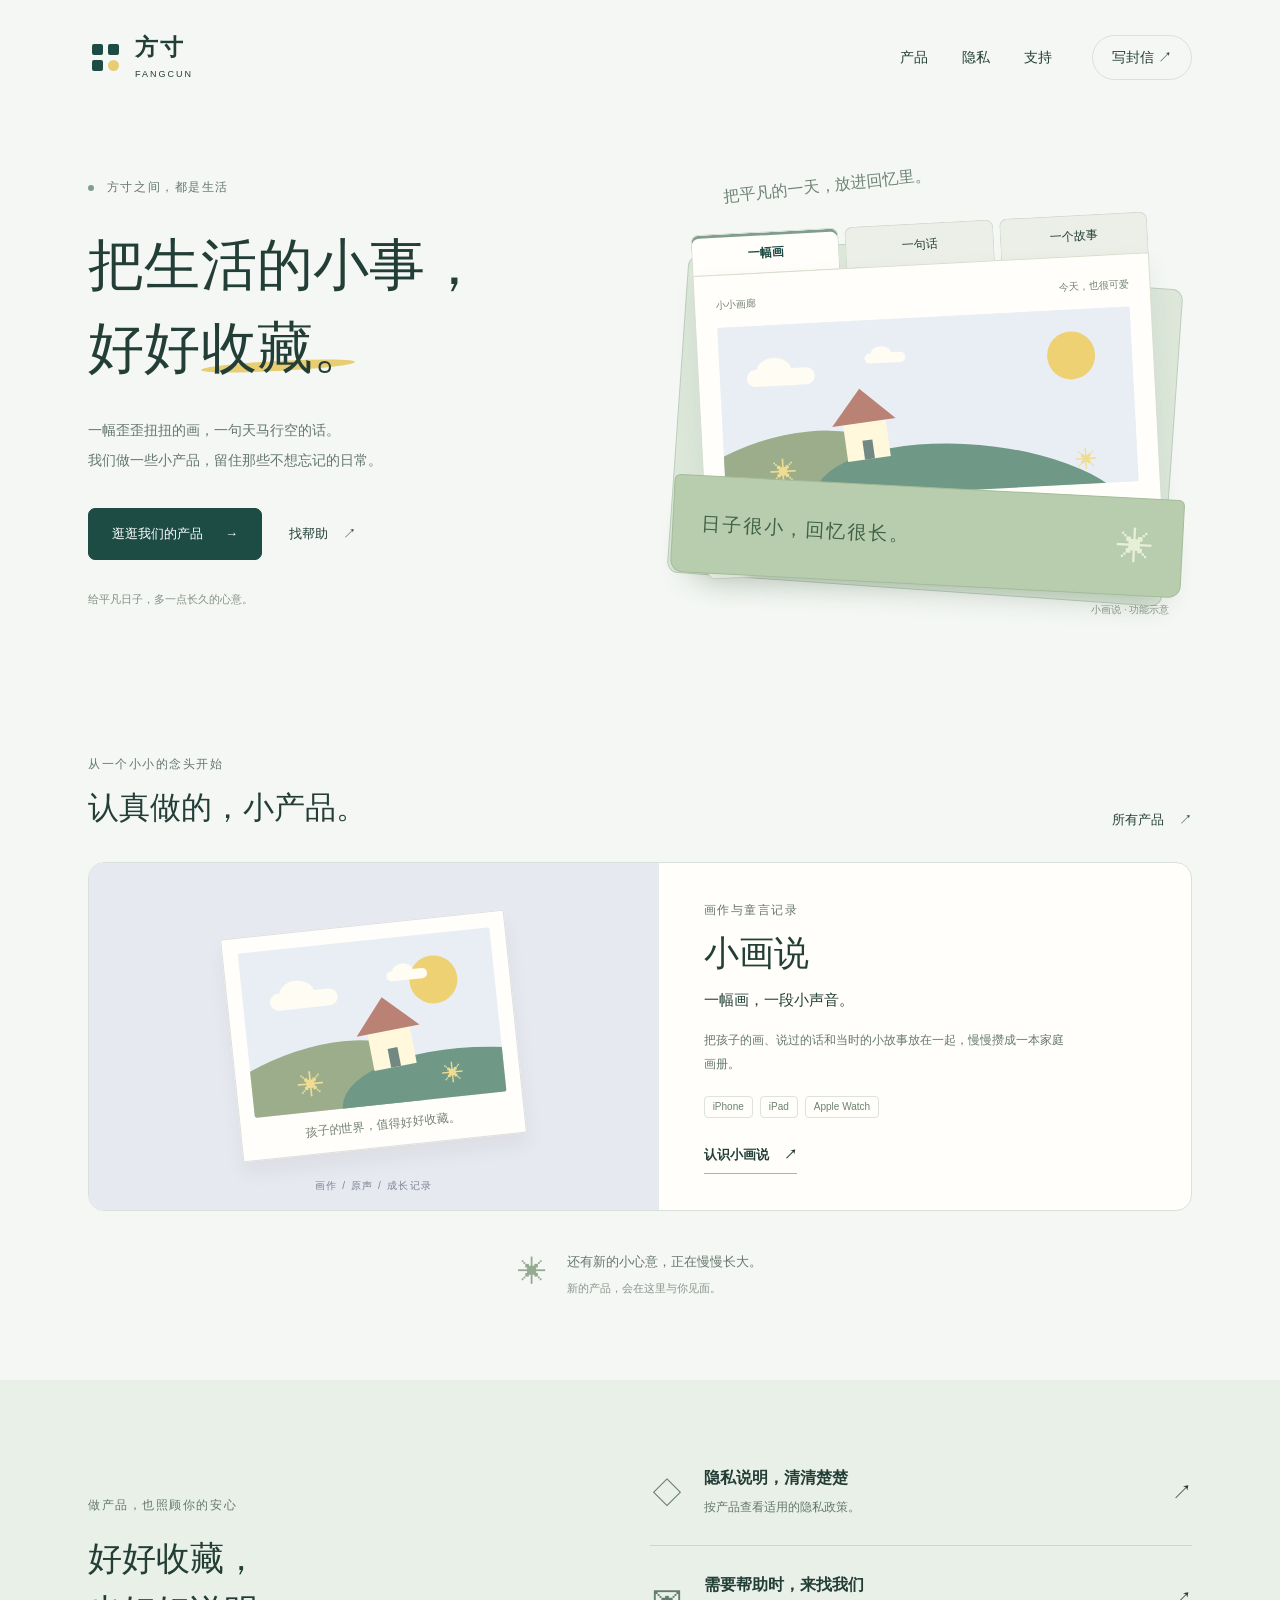
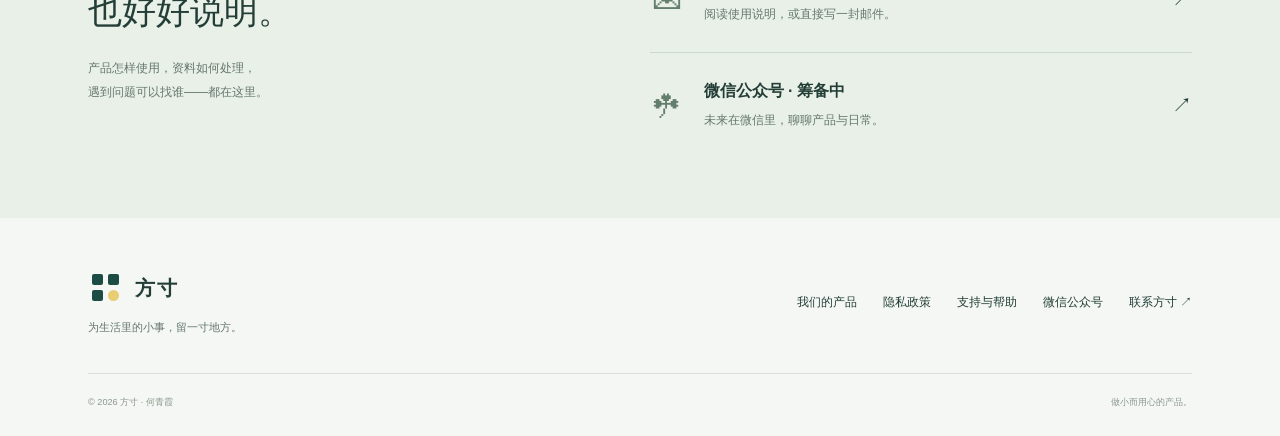
==== index.html @ 1bb850d7 "Publish Fangcun public website" ====
<!doctype html>
<html lang="zh-CN"><head><meta charset="utf-8"><meta name="viewport" content="width=device-width, initial-scale=1"><meta name="description" content="方寸，为生活里的小事留一寸地方。在这里了解小画说与未来的产品，查阅隐私政策，获取支持。"><meta name="theme-color" content="#f4f7f4"><meta name="color-scheme" content="light"><title>把生活的小事，好好收藏 · 方寸</title><link rel="icon" href="./assets/favicon.svg" type="image/svg+xml"><link rel="stylesheet" href="./assets/styles.css"></head>
<body><a class="skip-link" href="#main">跳到正文</a><header class="header shell"><a class="brand" href="./" aria-label="方寸首页"><span class="brand-symbol" aria-hidden="true"><i></i><i></i><i></i><i></i></span><span>方寸<small>FANGCUN</small></span></a><nav aria-label="主导航"><a href="./products/" >产品</a><a href="./privacy/" >隐私</a><a href="./support/" >支持</a><a class="nav-contact" href="mailto:mili07@foxmail.com">写封信 <span aria-hidden="true">↗</span></a></nav></header>
<main id="main"><section class="hero shell"><div class="hero-copy"><span class="eyebrow"><i class="little-dot"></i> 方寸之间，都是生活</span><h1>把生活的小事，<br>好好<span class="title-accent">收藏。</span></h1><p>一幅歪歪扭扭的画，一句天马行空的话。<br>我们做一些小产品，留住那些不想忘记的日常。</p><div class="hero-actions"><a class="button" href="./products/">逛逛我们的产品 <span aria-hidden="true">→</span></a><a class="quiet-link" href="./support/">找帮助 <span aria-hidden="true">↗</span></a></div><p class="hero-note">给平凡日子，多一点长久的心意。</p></div><div class="memory-desk"><span class="desk-caption">把平凡的一天，放进回忆里。</span><div class="folder-back"></div><fieldset class="memory-preview"><legend class="sr-only">小画说功能示意，选择画作、声音或记录</legend><input type="radio" name="memory" id="memory-art" checked><label for="memory-art">一幅画</label><input type="radio" name="memory" id="memory-voice"><label for="memory-voice">一句话</label><input type="radio" name="memory" id="memory-note"><label for="memory-note">一个故事</label><div class="memory-pages"><section class="memory-page page-art"><div class="paper-top"><span>小小画廊</span><span>今天，也很可爱</span></div><div class="drawing" aria-hidden="true"><span class="sun"></span><span class="cloud cloud-one"></span><span class="cloud cloud-two"></span><span class="hill hill-one"></span><span class="hill hill-two"></span><span class="house"><i></i></span><span class="flower flower-one">✳</span><span class="flower flower-two">✳</span></div><div class="paper-bottom"><strong>住在小山坡上</strong><span>一张示意画 · 一份想象</span></div></section><section class="memory-page page-voice"><div class="paper-top"><span>童言时刻</span><span>留住声音里的小世界</span></div><span class="quote-mark" aria-hidden="true">“</span><blockquote>云朵是不是<br>天空养的小羊？</blockquote><div class="wave" aria-hidden="true"><i style="--wave:16px"></i><i style="--wave:26px"></i><i style="--wave:38px"></i><i style="--wave:19px"></i><i style="--wave:46px"></i><i style="--wave:32px"></i><i style="--wave:20px"></i><i style="--wave:16px"></i><i style="--wave:26px"></i><i style="--wave:38px"></i><i style="--wave:19px"></i><i style="--wave:46px"></i><i style="--wave:32px"></i><i style="--wave:20px"></i><i style="--wave:16px"></i><i style="--wave:26px"></i><i style="--wave:38px"></i><i style="--wave:19px"></i><i style="--wave:46px"></i><i style="--wave:32px"></i><i style="--wave:20px"></i><i style="--wave:16px"></i><i style="--wave:26px"></i><i style="--wave:38px"></i><i style="--wave:19px"></i><i style="--wave:46px"></i><i style="--wave:32px"></i><i style="--wave:20px"></i><i style="--wave:16px"></i></div><p class="demo-note">声音记录的功能示意，无真实录音</p></section><section class="memory-page page-note"><div class="paper-top"><span>家长手记</span><span>记下当时</span></div><span class="note-flower" aria-hidden="true">✳</span><h3>今天的小发现</h3><p>散步时，看见一朵像小羊的云。<br>回家后，画里就多了一片天空。</p><div class="writing-lines" aria-hidden="true"></div><p class="demo-note">示意故事</p></section></div></fieldset><div class="folder-front"><span class="folder-label">日子很小，回忆很长。</span><span aria-hidden="true">✳</span></div><span class="desk-footnote">小画说 · 功能示意</span></div></section><section class="products-section shell"><div class="section-heading"><div><span class="eyebrow">从一个小小的念头开始</span><h2>认真做的，小产品。</h2></div><a class="quiet-link" href="./products/">所有产品 <span aria-hidden="true">↗</span></a></div><article class="product-card featured"><div class="product-visual"><div class="mini-paper"><div class="drawing" aria-hidden="true"><span class="sun"></span><span class="cloud cloud-one"></span><span class="cloud cloud-two"></span><span class="hill hill-one"></span><span class="hill hill-two"></span><span class="house"><i></i></span><span class="flower flower-one">✳</span><span class="flower flower-two">✳</span></div><span>孩子的世界，值得好好收藏。</span></div><span class="visual-label">画作 / 原声 / 成长记录</span></div><div class="product-copy"><span class="eyebrow">画作与童言记录</span><h2>小画说</h2><p class="product-tagline">一幅画，一段小声音。</p><p>把孩子的画、说过的话和当时的小故事放在一起，慢慢攒成一本家庭画册。</p><div class="platforms"><span>iPhone</span><span>iPad</span><span>Apple Watch</span></div><a class="text-link" href="./products/xiaohuashuo/">认识小画说 <span aria-hidden="true">↗</span></a></div></article><div class="next-note"><span class="seed" aria-hidden="true">✳</span><div><strong>还有新的小心意，正在慢慢长大。</strong><p>新的产品，会在这里与你见面。</p></div></div></section><section class="care-section"><div class="shell care-grid"><div><span class="eyebrow">做产品，也照顾你的安心</span><h2>好好收藏，<br>也好好说明。</h2><p>产品怎样使用，资料如何处理，<br>遇到问题可以找谁——都在这里。</p></div><div class="care-links"><a href="./privacy/"><span class="care-icon" aria-hidden="true">◇</span><div><h3>隐私说明，清清楚楚</h3><p>按产品查看适用的隐私政策。</p></div><span aria-hidden="true">↗</span></a><a href="./support/"><span class="care-icon" aria-hidden="true">✉</span><div><h3>需要帮助时，来找我们</h3><p>阅读使用说明，或直接写一封邮件。</p></div><span aria-hidden="true">↗</span></a><a href="./wechat/"><span class="care-icon" aria-hidden="true">☘</span><div><h3>微信公众号 · 筹备中</h3><p>未来在微信里，聊聊产品与日常。</p></div><span aria-hidden="true">↗</span></a></div></div></section></main>
<footer class="footer shell"><div><a class="brand" href="./"><span class="brand-symbol" aria-hidden="true"><i></i><i></i><i></i><i></i></span><span>方寸</span></a><p>为生活里的小事，留一寸地方。</p></div><div class="footer-links"><a href="./products/">我们的产品</a><a href="./privacy/">隐私政策</a><a href="./support/">支持与帮助</a><a href="./wechat/">微信公众号</a><a href="mailto:mili07@foxmail.com">联系方寸 <span aria-hidden="true">↗</span></a></div><div class="footer-bottom"><small>© 2026 方寸 · 何青霞</small><small>做小而用心的产品。</small></div></footer></body></html>
---- assets/styles.css ----
:root{--paper:#f4f7f4;--white:#fffefa;--ink:#233e37;--pine:#1d4c44;--sage:#809e8e;--muted:#64776d;--line:#d9e2da;--yellow:#e9cd72;--lilac:#e1e5f2;--serif:'Kaiti SC','STKaiti','Songti SC',serif;--sans:'PingFang SC','Hiragino Sans GB','Microsoft YaHei',sans-serif}*{box-sizing:border-box}html{scroll-behavior:smooth;scroll-padding-top:30px}body{margin:0;background:var(--paper);color:var(--ink);font:15px/1.85 var(--sans);-webkit-font-smoothing:antialiased}a{color:inherit;text-decoration:none}a,button,input,summary{-webkit-tap-highlight-color:transparent}a:focus-visible,summary:focus-visible,input:focus-visible+label{outline:3px solid #577bca;outline-offset:6px}a:hover{color:#527967}p,h1,h2,h3{margin:0}p{color:var(--muted)}h1,h2,h3{font-weight:600;line-height:1.5}img{max-width:100%}.shell{max-width:1200px;padding-inline:48px;margin-inline:auto}.header{height:115px;display:flex;align-items:center;justify-content:space-between}.brand{display:inline-flex;align-items:center;gap:12px;font-size:23px;font-weight:650;line-height:1.3;letter-spacing:.08em}.brand small{display:block;font:9px/1.8 var(--sans);letter-spacing:.22em;margin-top:3px}.brand-symbol{display:grid;grid-template-columns:repeat(2,11px);gap:5px;padding:4px}.brand-symbol i{height:11px;background:var(--pine);border-radius:2px}.brand-symbol i:last-child{border-radius:50%;background:var(--yellow)}.header nav{display:flex;align-items:center;gap:34px;font-size:14px}.header nav [aria-current=page]{color:var(--pine);text-decoration:underline;text-underline-offset:8px}.nav-contact{border:1px solid var(--line);border-radius:50px;padding:9px 19px;margin-left:6px}.skip-link{position:fixed;top:-80px;left:15px;z-index:10;padding:10px;background:white}.skip-link:focus{top:10px}.sr-only{position:absolute;width:1px;height:1px;overflow:hidden;clip-path:inset(50%);white-space:nowrap}.eyebrow{font-size:12px;color:var(--muted);letter-spacing:.13em;display:block}.little-dot{display:inline-block;width:6px;height:6px;background:var(--sage);border-radius:50%;margin-right:8px}.hero{display:grid;grid-template-columns:1fr 1fr;gap:34px;align-items:center;min-height:610px;padding-block:22px 75px}.hero h1{font:clamp(38px,4.4vw,60px)/1.48 var(--serif);letter-spacing:.005em;margin-top:26px}.title-accent{position:relative;z-index:0;white-space:nowrap}.title-accent:after{content:'';position:absolute;bottom:8px;left:0;width:91%;height:10px;background:var(--yellow);z-index:-1;transform:rotate(-3deg);border-radius:50%}.hero-copy>p{font-size:14px;line-height:2.2;margin-top:24px}.hero-actions{display:flex;align-items:center;gap:27px;margin-top:32px}.button{display:inline-flex;justify-content:center;align-items:center;gap:22px;padding:13px 23px;background:var(--pine);color:white;border:1px solid var(--pine);border-radius:7px;font-size:13px;font-weight:500;transition:background .18s,transform .18s}.button:hover{background:#356659;color:white;transform:translateY(-2px)}.quiet-link,.text-link{display:inline-flex;align-items:center;gap:15px;font-size:13px}.text-link{font-weight:600;border-bottom:1px solid #a4b7a8;padding-bottom:6px}.hero-copy>.hero-note{font-size:11px;color:#829084;margin-top:27px}.memory-desk{position:relative;min-height:452px;isolation:isolate;max-width:520px;width:100%;margin:0 auto}.desk-caption{position:absolute;font:16px var(--serif);color:#6c8274;top:8px;left:58px;transform:rotate(-6deg)}.folder-back{position:absolute;background:#dce7da;border:1px solid #bdcdbd;border-radius:11px;inset:104px 12px 30px;transform:rotate(4deg);z-index:-1}.folder-back:before{content:'';position:absolute;width:145px;height:25px;border-radius:10px 10px 0 0;top:-23px;left:20px;background:#dce7da;border:1px solid #bdcdbd;border-bottom:0}.memory-preview{margin:0;border:0;padding:0;position:absolute;left:34px;right:29px;top:55px;display:grid;grid-template-columns:repeat(3,1fr);gap:6px;transform:rotate(-3deg)}.memory-preview>input{position:absolute;width:1px;height:1px;opacity:0}.memory-preview>label{display:block;text-align:center;background:#ecefe7;border:1px solid #d2dbcf;border-bottom:0;border-radius:8px 8px 0 0;font-size:12px;padding:9px 7px;cursor:pointer;transition:background .2s}.memory-preview>input:checked+label{background:var(--white);color:var(--pine);font-weight:600;box-shadow:inset 0 3px 0 var(--sage)}.memory-pages{margin-top:-6px;grid-column:1/-1;min-height:302px;background:var(--white);border:1px solid #d7dece;border-radius:0 0 7px 7px;box-shadow:0 11px 25px #254e3310;overflow:hidden}.memory-page{display:none;padding:21px 21px 25px;min-height:302px}#memory-art:checked~.memory-pages .page-art,#memory-voice:checked~.memory-pages .page-voice,#memory-note:checked~.memory-pages .page-note{display:block}.paper-top{display:flex;justify-content:space-between;color:#748274;font-size:10px;padding-bottom:12px}.drawing{height:175px;background:#e8eef3;position:relative;overflow:hidden;border-radius:2px}.sun{position:absolute;background:#eed173;width:48px;height:48px;border-radius:50%;top:22px;right:37px}.cloud{position:absolute;width:68px;height:17px;background:#fffcf4;border-radius:30px;top:44px;left:27px}.cloud:before{content:'';position:absolute;background:inherit;left:10px;bottom:2px;width:35px;height:26px;border-radius:50%}.cloud-two{transform:scale(.6);left:132px;top:30px}.hill{position:absolute;background:#9bad8a;height:130px;width:255px;border-radius:50%;bottom:-69px;left:-75px;transform:rotate(-15deg)}.hill-two{background:#6f9986;width:320px;left:87px;bottom:-85px;transform:rotate(8deg)}.house{position:absolute;width:43px;height:41px;bottom:36px;left:122px;background:#fff8dc;transform:rotate(-5deg)}.house:before{content:'';position:absolute;border-left:32px solid transparent;border-right:32px solid transparent;border-bottom:34px solid #ba8175;top:-30px;left:-11px}.house i{position:absolute;width:10px;height:19px;bottom:0;left:17px;background:#728882}.flower{position:absolute;color:#eedc93;font-size:27px;left:46px;bottom:0}.flower-two{left:auto;right:40px;bottom:2px;font-size:22px}.paper-bottom{display:flex;align-items:baseline;justify-content:space-between;margin-top:17px;gap:8px}.paper-bottom strong{font:16px var(--serif)}.paper-bottom>span{font-size:9px;color:#8a968c}.folder-front{position:absolute;display:flex;align-items:center;justify-content:space-between;background:#b8cdad;color:#416247;padding:26px 28px;border:1px solid #a3bc98;border-radius:6px 6px 12px 12px;left:7px;right:2px;bottom:35px;transform:rotate(3deg);min-height:98px;box-shadow:0 22px 30px -20px #32543150;pointer-events:none}.folder-label{font:19px var(--serif);letter-spacing:.1em}.folder-front>span:last-child{font-size:37px;color:#e8efd7;line-height:1}.desk-footnote{position:absolute;bottom:0;right:15px;font-size:10px;color:#859283}.quote-mark{font:75px/.8 Georgia,serif;color:#d8b66e;display:block;margin-top:16px}.page-voice blockquote{margin:0;font:26px/1.65 var(--serif);color:#425c4e}.wave{display:flex;align-items:center;gap:4px;height:54px;margin-top:18px}.wave i{width:4px;height:var(--wave);border-radius:4px;background:#9ab3a1}.demo-note{font-size:9px;margin-top:10px}.page-note h3{font:25px var(--serif);margin:28px 0 15px}.page-note p{font-size:13px;line-height:2.3}.note-flower{float:right;font-size:40px;color:#dac572}.writing-lines{border-block:1px solid #e6e8da;height:23px;margin-top:15px}.products-section{padding-block:28px 80px}.section-heading{display:flex;align-items:end;justify-content:space-between;gap:20px;margin-bottom:30px}.section-heading h2{font:31px/1.5 var(--serif);margin-top:10px}.product-card{display:grid;grid-template-columns:1.07fr 1fr;border:1px solid var(--line);border-radius:16px;overflow:hidden;background:var(--white)}.product-visual{background:#e7e9f1;min-height:310px;display:flex;align-items:center;justify-content:center;position:relative;padding:35px}.mini-paper{background:var(--white);padding:15px 15px 13px;max-width:285px;width:100%;box-shadow:0 12px 18px #38453510;transform:rotate(-6deg);border:1px solid #dde0de}.mini-paper .drawing{height:165px}.mini-paper>span{display:block;text-align:center;margin-top:12px;font:12px var(--serif);color:#778378}.visual-label{position:absolute;bottom:15px;font-size:10px;color:#7e8393;letter-spacing:.15em}.product-copy{padding:36px 45px}.product-copy h2{font:35px var(--serif);margin:9px 0}.product-copy>.product-tagline{color:var(--ink);font-size:15px;margin-bottom:14px}.product-copy>p:not(.product-tagline){font-size:12px;max-width:365px;line-height:2}.platforms{display:flex;flex-wrap:wrap;gap:7px;margin:20px 0 22px}.platforms span{border:1px solid #dce3dc;border-radius:4px;padding:1px 8px;font-size:10px;color:#6d8172}.next-note{display:flex;align-items:center;gap:20px;justify-content:center;padding-top:35px}.seed{color:#95aa90;font-size:29px}.next-note strong{font-weight:400;font-size:13px;color:#67776c}.next-note p{font-size:11px;color:#89958b;margin-top:3px}.care-section{padding:60px 0;background:#e9f0e8}.care-grid{display:grid;grid-template-columns:1fr 1.15fr;gap:90px;align-items:center}.care-grid h2{font:34px/1.55 var(--serif);margin:17px 0}.care-grid p{font-size:12px;line-height:2}.care-links>a{display:flex;gap:20px;align-items:center;padding:25px 0;border-bottom:1px solid #cbd9cb}.care-links>a:last-child{border-bottom:0}.care-icon{font-size:30px;color:#647e6d;width:34px;text-align:center}.care-links h3{font-size:16px;margin-bottom:5px}.care-links>a>span:last-child{margin-left:auto;font-size:20px}.footer{display:grid;grid-template-columns:1fr 1fr;padding-top:48px;padding-bottom:25px;gap:35px}.footer .brand{font-size:20px}.footer p{font-size:11px;margin-top:12px}.footer-links{display:flex;align-items:center;justify-content:flex-end;gap:26px;font-size:12px}.footer-bottom{grid-column:1/-1;display:flex;justify-content:space-between;border-top:1px solid var(--line);padding-top:20px;color:#8a988b;font-size:11px}.page-intro{padding-top:65px;padding-bottom:52px;max-width:1200px}.page-intro h1{font:48px/1.5 var(--serif);margin-top:19px}.page-intro>p{max-width:610px;margin-top:22px;font-size:14px;line-height:2.1}.product-list{padding-bottom:80px}.product-list .product-card+.product-card{margin-top:30px}.breadcrumb{display:flex;gap:15px;font-size:12px;color:#859186;padding-top:22px}.product-detail{display:grid;grid-template-columns:1fr 1fr;gap:55px;align-items:center;padding-top:48px;padding-bottom:70px}.app-mark{display:inline-flex;align-items:center;justify-content:center;position:relative;width:63px;height:63px;border:1px solid #d7dfcc;background:#e5eedc;border-radius:16px;font:36px var(--serif);color:#58704c;margin-bottom:24px}.app-mark span{position:absolute;font:13px var(--serif);right:9px;bottom:5px;color:#827048}.detail-copy h1{font:55px/1.3 var(--serif);margin:12px 0 18px}.detail-tagline{font-size:19px;color:var(--ink);margin-bottom:14px}.detail-copy>p:not(.detail-tagline){font-size:14px;max-width:380px}.detail-policy{margin-left:20px}.feature-section{padding-bottom:70px}.feature-grid{display:grid;grid-template-columns:repeat(3,1fr);gap:40px}.feature-grid article{border-top:1px solid var(--line);padding-top:24px}.feature-symbol{font:32px var(--serif);color:var(--sage)}.feature-grid h3{font-size:18px;margin:16px 0 12px}.feature-grid p{font-size:13px;line-height:2}.product-help{display:flex;justify-content:space-between;gap:30px;padding-top:35px;padding-bottom:35px;background:#e9efe4;border-radius:12px;margin-bottom:40px}.product-help h2{font:25px var(--serif);margin:13px 0}.product-help p{font-size:12px;max-width:620px}.product-help>div:last-child{display:flex;flex-direction:column;gap:18px;justify-content:center;min-width:130px}.policy-list{padding-bottom:35px}.policy-card{display:flex;justify-content:space-between;align-items:center;gap:30px;background:var(--white);border:1px solid var(--line);border-radius:12px;padding:32px 35px}.policy-card h2{font:27px var(--serif);margin:12px 0}.policy-card p{font-size:12px;margin-bottom:8px}.policy-card small{font-size:10px;color:#8a968c}.button-outline{background:transparent;color:var(--pine)}.editorial-note{max-width:750px;margin:48px 0 35px}.editorial-note h2{font-size:18px;margin-bottom:15px}.editorial-note p{font-size:13px;line-height:2;margin-top:12px}.contact-strip{display:flex;justify-content:space-between;gap:20px;border-top:1px solid var(--line);padding:23px 0;font-size:12px;color:var(--muted)}.contact-strip a{color:var(--pine)}.support-layout{display:grid;grid-template-columns:1.4fr 1fr;gap:55px;padding-bottom:75px}.small-heading{font-size:18px;margin-bottom:16px}.support-product{display:flex;justify-content:space-between;align-items:center;gap:22px;background:var(--white);padding:23px 25px;border:1px solid var(--line);border-radius:10px}.support-product h3{font:24px var(--serif)}.support-product p{font-size:11px;margin-top:10px}.questions-heading{margin-top:42px}.faq details{border-bottom:1px solid var(--line);padding-block:18px}.faq summary{display:flex;justify-content:space-between;align-items:center;gap:12px;cursor:pointer;list-style:none;font-size:13px}.faq summary::-webkit-details-marker{display:none}.faq summary span{font-size:20px;color:var(--sage)}.faq details[open] summary span{transform:rotate(45deg)}.faq details p{font-size:12px;line-height:2;padding:13px 20px 2px 0}.faq a{border-bottom:1px solid #a2b4a5}.contact-card{align-self:start;background:#e5ece2;padding:32px;border-radius:12px}.mail-illustration{display:block;font-size:46px;color:#7b9480;margin-bottom:12px}.contact-card h2{font:27px var(--serif);margin-bottom:18px}.contact-card p{font-size:12px;line-height:2}.email-link{display:inline-block;margin-top:24px;color:var(--pine);font-size:14px;overflow-wrap:anywhere;border-bottom:1px solid #9aaf99;padding-bottom:5px}.contact-card .contact-hint{font-size:10px;color:#8b988a;margin-top:30px}
@media(min-width:1450px){.hero{min-height:665px}.memory-desk{transform:scale(1.04)}}
@media(max-width:900px){.shell{padding-inline:30px}.hero{gap:15px}.hero h1{font-size:42px}.hero-copy>p{font-size:12px}.memory-desk{min-height:410px}.memory-preview{left:19px;right:16px;top:50px}.memory-page{padding:17px;min-height:275px}.memory-pages{min-height:275px}.paper-top{font-size:8px}.paper-bottom>span{display:none}.folder-front{bottom:20px;padding:19px;min-height:84px}.folder-label{font-size:17px}.desk-footnote{bottom:-9px}.hero-actions{gap:16px}.button{padding:12px 17px;gap:12px}.product-copy{padding:28px}.care-grid{gap:40px}.footer-links{gap:18px;flex-wrap:wrap}.product-detail{gap:25px}.support-layout{gap:25px}.contact-card{padding:24px}}
@media(max-width:650px){.shell{padding-inline:22px}.header{height:85px}.brand{font-size:20px;gap:7px}.brand-symbol{grid-template-columns:repeat(2,9px);gap:4px}.brand-symbol i{height:9px}.header nav{gap:22px;font-size:13px}.nav-contact{display:none}.hero{grid-template-columns:1fr;min-height:0;padding-block:32px 48px;gap:30px}.hero-copy{text-align:center}.hero h1{font-size:44px;line-height:1.5;margin-top:20px}.hero-copy>p{font-size:12px;margin-top:20px}.hero-actions{justify-content:center;gap:25px;margin-top:26px}.hero-copy>.hero-note{margin-top:20px;font-size:10px}.eyebrow{font-size:10px}.memory-desk{max-width:385px;min-height:400px}.desk-caption{left:35px;top:10px;font-size:15px}.memory-preview{top:53px;left:21px;right:20px}.folder-front{bottom:15px;min-height:85px}.desk-footnote{bottom:-8px}.section-heading{gap:10px;align-items:center;margin-bottom:22px}.section-heading h2{font-size:27px}.section-heading .quiet-link{font-size:11px;gap:7px;white-space:nowrap}.products-section{padding-top:13px;padding-bottom:48px}.product-card{grid-template-columns:1fr;border-radius:12px}.product-visual{min-height:280px;padding:27px 30px}.mini-paper{max-width:254px}.product-copy{padding:27px}.product-copy h2{font-size:32px}.next-note{justify-content:flex-start;gap:13px;padding-top:24px}.next-note strong{font-size:11px}.next-note p{font-size:10px}.care-section{padding:37px 0}.care-grid{grid-template-columns:1fr;gap:20px}.care-grid h2{font-size:29px}.care-grid h2 br{display:none}.care-links>a{padding:19px 0;gap:13px}.care-links h3{font-size:15px}.care-links p{font-size:11px}.care-icon{font-size:27px}.footer{grid-template-columns:1fr;gap:25px;padding-top:32px;padding-bottom:20px}.footer-links{justify-content:flex-start;gap:14px 22px;font-size:11px}.footer-bottom{font-size:10px;gap:15px}.page-intro{padding-top:32px;padding-bottom:35px}.page-intro h1{font-size:36px}.page-intro>p{font-size:12px;line-height:2}.product-list{padding-bottom:45px}.product-detail{grid-template-columns:1fr;gap:35px;padding-top:30px;padding-bottom:50px}.detail-copy h1{font-size:45px}.detail-copy>p:not(.detail-tagline){font-size:13px}.detail-tagline{font-size:17px}.detail-policy{margin-left:18px}.app-mark{margin-bottom:20px}.feature-section{padding-bottom:40px}.feature-grid{grid-template-columns:1fr;gap:23px}.feature-grid article{padding-top:18px}.feature-grid h3{margin:9px 0}.feature-grid p{font-size:12px}.feature-symbol{font-size:25px}.product-help{margin-inline:22px;padding:24px;flex-direction:column;gap:23px}.product-help h2{font-size:24px}.product-help>div:last-child{align-items:start}.policy-card{flex-direction:column;align-items:start;padding:25px;gap:23px}.policy-card h2{font-size:25px}.policy-card small{font-size:9px}.editorial-note{margin-top:32px}.editorial-note p{font-size:12px}.contact-strip{flex-direction:column;gap:8px}.support-layout{grid-template-columns:1fr;gap:35px;padding-bottom:35px}.support-product{padding:20px}.support-product p{font-size:10px}.contact-card{padding:28px}.breadcrumb{padding-top:15px}}
@media(prefers-reduced-motion:reduce){html{scroll-behavior:auto}*,*:before,*:after{transition:none!important;animation:none!important}}
@media print{.header,.footer,.hero-actions,.memory-desk{display:none}body{background:white;color:black}.shell{max-width:none}.page-intro{padding-top:0}a{color:black}.faq details p{display:block}}
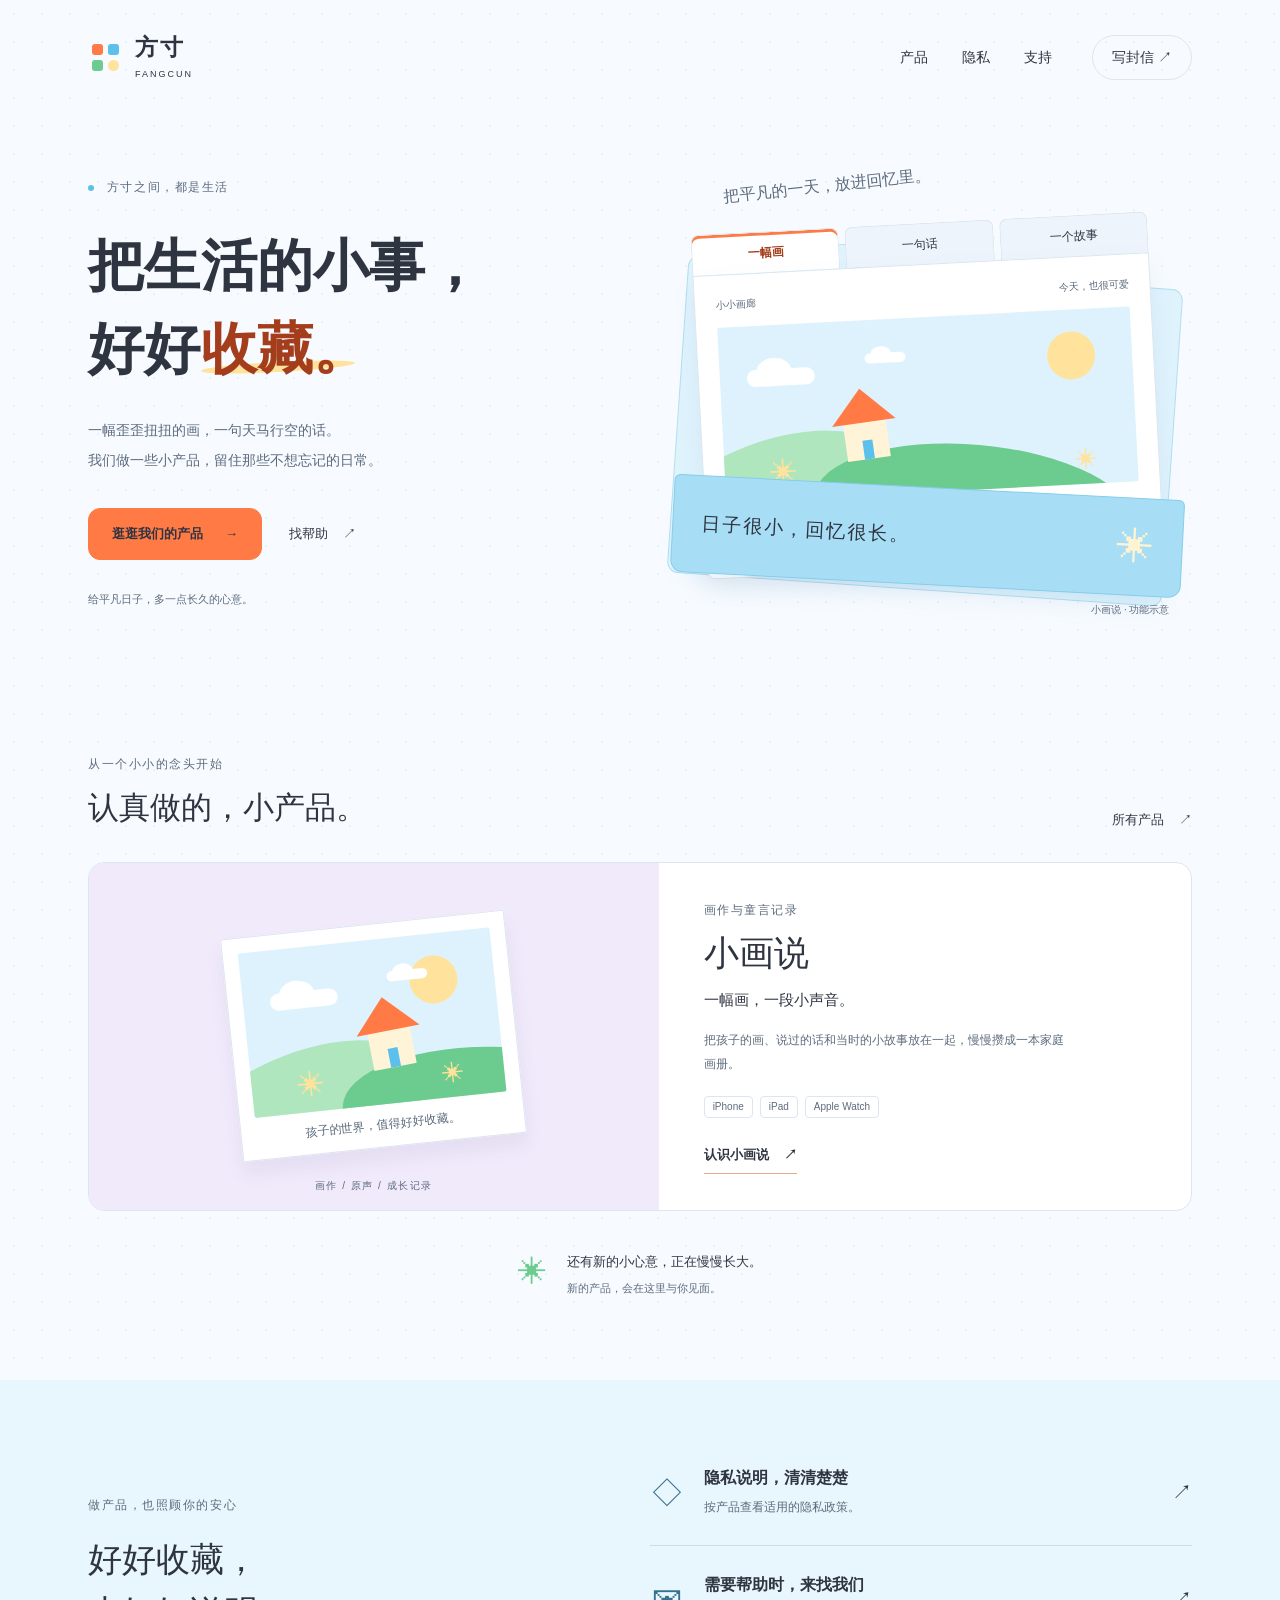
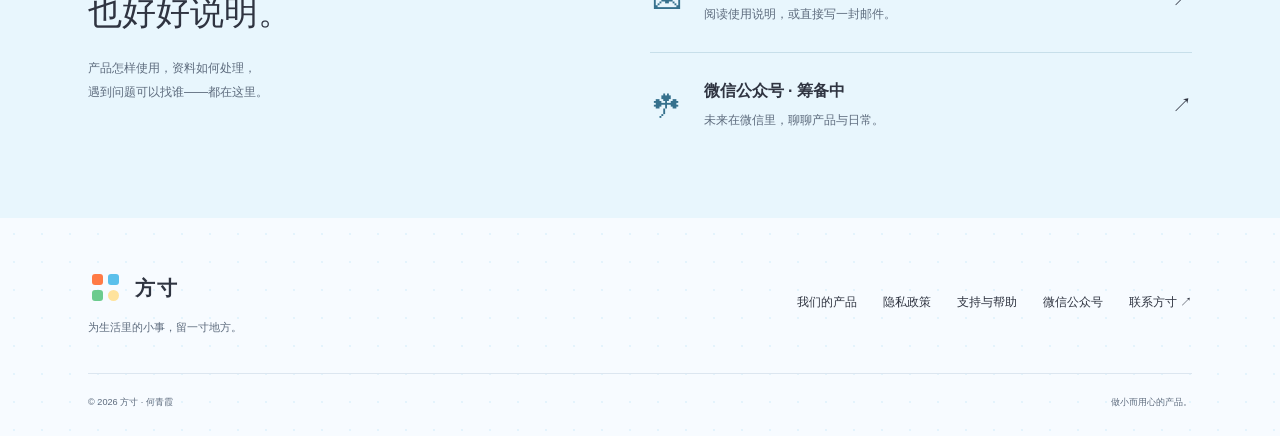
==== commit 5d93d0db: "Apply Xiaohuashuo palette to Fangcun website" ====
--- a/index.html
+++ b/index.html
@@ -1,5 +1,5 @@
 <!doctype html>
-<html lang="zh-CN"><head><meta charset="utf-8"><meta name="viewport" content="width=device-width, initial-scale=1"><meta name="description" content="方寸，为生活里的小事留一寸地方。在这里了解小画说与未来的产品，查阅隐私政策，获取支持。"><meta name="theme-color" content="#f4f7f4"><meta name="color-scheme" content="light"><title>把生活的小事，好好收藏 · 方寸</title><link rel="icon" href="./assets/favicon.svg" type="image/svg+xml"><link rel="stylesheet" href="./assets/styles.css"></head>
+<html lang="zh-CN"><head><meta charset="utf-8"><meta name="viewport" content="width=device-width, initial-scale=1"><meta name="description" content="方寸，为生活里的小事留一寸地方。在这里了解小画说与未来的产品，查阅隐私政策，获取支持。"><meta name="theme-color" content="#f7fbff"><meta name="color-scheme" content="light"><title>把生活的小事，好好收藏 · 方寸</title><link rel="icon" href="./assets/favicon.svg" type="image/svg+xml"><link rel="stylesheet" href="./assets/styles.css"></head>
 <body><a class="skip-link" href="#main">跳到正文</a><header class="header shell"><a class="brand" href="./" aria-label="方寸首页"><span class="brand-symbol" aria-hidden="true"><i></i><i></i><i></i><i></i></span><span>方寸<small>FANGCUN</small></span></a><nav aria-label="主导航"><a href="./products/" >产品</a><a href="./privacy/" >隐私</a><a href="./support/" >支持</a><a class="nav-contact" href="mailto:mili07@foxmail.com">写封信 <span aria-hidden="true">↗</span></a></nav></header>
 <main id="main"><section class="hero shell"><div class="hero-copy"><span class="eyebrow"><i class="little-dot"></i> 方寸之间，都是生活</span><h1>把生活的小事，<br>好好<span class="title-accent">收藏。</span></h1><p>一幅歪歪扭扭的画，一句天马行空的话。<br>我们做一些小产品，留住那些不想忘记的日常。</p><div class="hero-actions"><a class="button" href="./products/">逛逛我们的产品 <span aria-hidden="true">→</span></a><a class="quiet-link" href="./support/">找帮助 <span aria-hidden="true">↗</span></a></div><p class="hero-note">给平凡日子，多一点长久的心意。</p></div><div class="memory-desk"><span class="desk-caption">把平凡的一天，放进回忆里。</span><div class="folder-back"></div><fieldset class="memory-preview"><legend class="sr-only">小画说功能示意，选择画作、声音或记录</legend><input type="radio" name="memory" id="memory-art" checked><label for="memory-art">一幅画</label><input type="radio" name="memory" id="memory-voice"><label for="memory-voice">一句话</label><input type="radio" name="memory" id="memory-note"><label for="memory-note">一个故事</label><div class="memory-pages"><section class="memory-page page-art"><div class="paper-top"><span>小小画廊</span><span>今天，也很可爱</span></div><div class="drawing" aria-hidden="true"><span class="sun"></span><span class="cloud cloud-one"></span><span class="cloud cloud-two"></span><span class="hill hill-one"></span><span class="hill hill-two"></span><span class="house"><i></i></span><span class="flower flower-one">✳</span><span class="flower flower-two">✳</span></div><div class="paper-bottom"><strong>住在小山坡上</strong><span>一张示意画 · 一份想象</span></div></section><section class="memory-page page-voice"><div class="paper-top"><span>童言时刻</span><span>留住声音里的小世界</span></div><span class="quote-mark" aria-hidden="true">“</span><blockquote>云朵是不是<br>天空养的小羊？</blockquote><div class="wave" aria-hidden="true"><i style="--wave:16px"></i><i style="--wave:26px"></i><i style="--wave:38px"></i><i style="--wave:19px"></i><i style="--wave:46px"></i><i style="--wave:32px"></i><i style="--wave:20px"></i><i style="--wave:16px"></i><i style="--wave:26px"></i><i style="--wave:38px"></i><i style="--wave:19px"></i><i style="--wave:46px"></i><i style="--wave:32px"></i><i style="--wave:20px"></i><i style="--wave:16px"></i><i style="--wave:26px"></i><i style="--wave:38px"></i><i style="--wave:19px"></i><i style="--wave:46px"></i><i style="--wave:32px"></i><i style="--wave:20px"></i><i style="--wave:16px"></i><i style="--wave:26px"></i><i style="--wave:38px"></i><i style="--wave:19px"></i><i style="--wave:46px"></i><i style="--wave:32px"></i><i style="--wave:20px"></i><i style="--wave:16px"></i></div><p class="demo-note">声音记录的功能示意，无真实录音</p></section><section class="memory-page page-note"><div class="paper-top"><span>家长手记</span><span>记下当时</span></div><span class="note-flower" aria-hidden="true">✳</span><h3>今天的小发现</h3><p>散步时，看见一朵像小羊的云。<br>回家后，画里就多了一片天空。</p><div class="writing-lines" aria-hidden="true"></div><p class="demo-note">示意故事</p></section></div></fieldset><div class="folder-front"><span class="folder-label">日子很小，回忆很长。</span><span aria-hidden="true">✳</span></div><span class="desk-footnote">小画说 · 功能示意</span></div></section><section class="products-section shell"><div class="section-heading"><div><span class="eyebrow">从一个小小的念头开始</span><h2>认真做的，小产品。</h2></div><a class="quiet-link" href="./products/">所有产品 <span aria-hidden="true">↗</span></a></div><article class="product-card featured"><div class="product-visual"><div class="mini-paper"><div class="drawing" aria-hidden="true"><span class="sun"></span><span class="cloud cloud-one"></span><span class="cloud cloud-two"></span><span class="hill hill-one"></span><span class="hill hill-two"></span><span class="house"><i></i></span><span class="flower flower-one">✳</span><span class="flower flower-two">✳</span></div><span>孩子的世界，值得好好收藏。</span></div><span class="visual-label">画作 / 原声 / 成长记录</span></div><div class="product-copy"><span class="eyebrow">画作与童言记录</span><h2>小画说</h2><p class="product-tagline">一幅画，一段小声音。</p><p>把孩子的画、说过的话和当时的小故事放在一起，慢慢攒成一本家庭画册。</p><div class="platforms"><span>iPhone</span><span>iPad</span><span>Apple Watch</span></div><a class="text-link" href="./products/xiaohuashuo/">认识小画说 <span aria-hidden="true">↗</span></a></div></article><div class="next-note"><span class="seed" aria-hidden="true">✳</span><div><strong>还有新的小心意，正在慢慢长大。</strong><p>新的产品，会在这里与你见面。</p></div></div></section><section class="care-section"><div class="shell care-grid"><div><span class="eyebrow">做产品，也照顾你的安心</span><h2>好好收藏，<br>也好好说明。</h2><p>产品怎样使用，资料如何处理，<br>遇到问题可以找谁——都在这里。</p></div><div class="care-links"><a href="./privacy/"><span class="care-icon" aria-hidden="true">◇</span><div><h3>隐私说明，清清楚楚</h3><p>按产品查看适用的隐私政策。</p></div><span aria-hidden="true">↗</span></a><a href="./support/"><span class="care-icon" aria-hidden="true">✉</span><div><h3>需要帮助时，来找我们</h3><p>阅读使用说明，或直接写一封邮件。</p></div><span aria-hidden="true">↗</span></a><a href="./wechat/"><span class="care-icon" aria-hidden="true">☘</span><div><h3>微信公众号 · 筹备中</h3><p>未来在微信里，聊聊产品与日常。</p></div><span aria-hidden="true">↗</span></a></div></div></section></main>
 <footer class="footer shell"><div><a class="brand" href="./"><span class="brand-symbol" aria-hidden="true"><i></i><i></i><i></i><i></i></span><span>方寸</span></a><p>为生活里的小事，留一寸地方。</p></div><div class="footer-links"><a href="./products/">我们的产品</a><a href="./privacy/">隐私政策</a><a href="./support/">支持与帮助</a><a href="./wechat/">微信公众号</a><a href="mailto:mili07@foxmail.com">联系方寸 <span aria-hidden="true">↗</span></a></div><div class="footer-bottom"><small>© 2026 方寸 · 何青霞</small><small>做小而用心的产品。</small></div></footer></body></html>
--- a/assets/styles.css
+++ b/assets/styles.css
@@ -1,4 +1,4 @@
-:root{--paper:#f4f7f4;--white:#fffefa;--ink:#233e37;--pine:#1d4c44;--sage:#809e8e;--muted:#64776d;--line:#d9e2da;--yellow:#e9cd72;--lilac:#e1e5f2;--serif:'Kaiti SC','STKaiti','Songti SC',serif;--sans:'PingFang SC','Hiragino Sans GB','Microsoft YaHei',sans-serif}*{box-sizing:border-box}html{scroll-behavior:smooth;scroll-padding-top:30px}body{margin:0;background:var(--paper);color:var(--ink);font:15px/1.85 var(--sans);-webkit-font-smoothing:antialiased}a{color:inherit;text-decoration:none}a,button,input,summary{-webkit-tap-highlight-color:transparent}a:focus-visible,summary:focus-visible,input:focus-visible+label{outline:3px solid #577bca;outline-offset:6px}a:hover{color:#527967}p,h1,h2,h3{margin:0}p{color:var(--muted)}h1,h2,h3{font-weight:600;line-height:1.5}img{max-width:100%}.shell{max-width:1200px;padding-inline:48px;margin-inline:auto}.header{height:115px;display:flex;align-items:center;justify-content:space-between}.brand{display:inline-flex;align-items:center;gap:12px;font-size:23px;font-weight:650;line-height:1.3;letter-spacing:.08em}.brand small{display:block;font:9px/1.8 var(--sans);letter-spacing:.22em;margin-top:3px}.brand-symbol{display:grid;grid-template-columns:repeat(2,11px);gap:5px;padding:4px}.brand-symbol i{height:11px;background:var(--pine);border-radius:2px}.brand-symbol i:last-child{border-radius:50%;background:var(--yellow)}.header nav{display:flex;align-items:center;gap:34px;font-size:14px}.header nav [aria-current=page]{color:var(--pine);text-decoration:underline;text-underline-offset:8px}.nav-contact{border:1px solid var(--line);border-radius:50px;padding:9px 19px;margin-left:6px}.skip-link{position:fixed;top:-80px;left:15px;z-index:10;padding:10px;background:white}.skip-link:focus{top:10px}.sr-only{position:absolute;width:1px;height:1px;overflow:hidden;clip-path:inset(50%);white-space:nowrap}.eyebrow{font-size:12px;color:var(--muted);letter-spacing:.13em;display:block}.little-dot{display:inline-block;width:6px;height:6px;background:var(--sage);border-radius:50%;margin-right:8px}.hero{display:grid;grid-template-columns:1fr 1fr;gap:34px;align-items:center;min-height:610px;padding-block:22px 75px}.hero h1{font:clamp(38px,4.4vw,60px)/1.48 var(--serif);letter-spacing:.005em;margin-top:26px}.title-accent{position:relative;z-index:0;white-space:nowrap}.title-accent:after{content:'';position:absolute;bottom:8px;left:0;width:91%;height:10px;background:var(--yellow);z-index:-1;transform:rotate(-3deg);border-radius:50%}.hero-copy>p{font-size:14px;line-height:2.2;margin-top:24px}.hero-actions{display:flex;align-items:center;gap:27px;margin-top:32px}.button{display:inline-flex;justify-content:center;align-items:center;gap:22px;padding:13px 23px;background:var(--pine);color:white;border:1px solid var(--pine);border-radius:7px;font-size:13px;font-weight:500;transition:background .18s,transform .18s}.button:hover{background:#356659;color:white;transform:translateY(-2px)}.quiet-link,.text-link{display:inline-flex;align-items:center;gap:15px;font-size:13px}.text-link{font-weight:600;border-bottom:1px solid #a4b7a8;padding-bottom:6px}.hero-copy>.hero-note{font-size:11px;color:#829084;margin-top:27px}.memory-desk{position:relative;min-height:452px;isolation:isolate;max-width:520px;width:100%;margin:0 auto}.desk-caption{position:absolute;font:16px var(--serif);color:#6c8274;top:8px;left:58px;transform:rotate(-6deg)}.folder-back{position:absolute;background:#dce7da;border:1px solid #bdcdbd;border-radius:11px;inset:104px 12px 30px;transform:rotate(4deg);z-index:-1}.folder-back:before{content:'';position:absolute;width:145px;height:25px;border-radius:10px 10px 0 0;top:-23px;left:20px;background:#dce7da;border:1px solid #bdcdbd;border-bottom:0}.memory-preview{margin:0;border:0;padding:0;position:absolute;left:34px;right:29px;top:55px;display:grid;grid-template-columns:repeat(3,1fr);gap:6px;transform:rotate(-3deg)}.memory-preview>input{position:absolute;width:1px;height:1px;opacity:0}.memory-preview>label{display:block;text-align:center;background:#ecefe7;border:1px solid #d2dbcf;border-bottom:0;border-radius:8px 8px 0 0;font-size:12px;padding:9px 7px;cursor:pointer;transition:background .2s}.memory-preview>input:checked+label{background:var(--white);color:var(--pine);font-weight:600;box-shadow:inset 0 3px 0 var(--sage)}.memory-pages{margin-top:-6px;grid-column:1/-1;min-height:302px;background:var(--white);border:1px solid #d7dece;border-radius:0 0 7px 7px;box-shadow:0 11px 25px #254e3310;overflow:hidden}.memory-page{display:none;padding:21px 21px 25px;min-height:302px}#memory-art:checked~.memory-pages .page-art,#memory-voice:checked~.memory-pages .page-voice,#memory-note:checked~.memory-pages .page-note{display:block}.paper-top{display:flex;justify-content:space-between;color:#748274;font-size:10px;padding-bottom:12px}.drawing{height:175px;background:#e8eef3;position:relative;overflow:hidden;border-radius:2px}.sun{position:absolute;background:#eed173;width:48px;height:48px;border-radius:50%;top:22px;right:37px}.cloud{position:absolute;width:68px;height:17px;background:#fffcf4;border-radius:30px;top:44px;left:27px}.cloud:before{content:'';position:absolute;background:inherit;left:10px;bottom:2px;width:35px;height:26px;border-radius:50%}.cloud-two{transform:scale(.6);left:132px;top:30px}.hill{position:absolute;background:#9bad8a;height:130px;width:255px;border-radius:50%;bottom:-69px;left:-75px;transform:rotate(-15deg)}.hill-two{background:#6f9986;width:320px;left:87px;bottom:-85px;transform:rotate(8deg)}.house{position:absolute;width:43px;height:41px;bottom:36px;left:122px;background:#fff8dc;transform:rotate(-5deg)}.house:before{content:'';position:absolute;border-left:32px solid transparent;border-right:32px solid transparent;border-bottom:34px solid #ba8175;top:-30px;left:-11px}.house i{position:absolute;width:10px;height:19px;bottom:0;left:17px;background:#728882}.flower{position:absolute;color:#eedc93;font-size:27px;left:46px;bottom:0}.flower-two{left:auto;right:40px;bottom:2px;font-size:22px}.paper-bottom{display:flex;align-items:baseline;justify-content:space-between;margin-top:17px;gap:8px}.paper-bottom strong{font:16px var(--serif)}.paper-bottom>span{font-size:9px;color:#8a968c}.folder-front{position:absolute;display:flex;align-items:center;justify-content:space-between;background:#b8cdad;color:#416247;padding:26px 28px;border:1px solid #a3bc98;border-radius:6px 6px 12px 12px;left:7px;right:2px;bottom:35px;transform:rotate(3deg);min-height:98px;box-shadow:0 22px 30px -20px #32543150;pointer-events:none}.folder-label{font:19px var(--serif);letter-spacing:.1em}.folder-front>span:last-child{font-size:37px;color:#e8efd7;line-height:1}.desk-footnote{position:absolute;bottom:0;right:15px;font-size:10px;color:#859283}.quote-mark{font:75px/.8 Georgia,serif;color:#d8b66e;display:block;margin-top:16px}.page-voice blockquote{margin:0;font:26px/1.65 var(--serif);color:#425c4e}.wave{display:flex;align-items:center;gap:4px;height:54px;margin-top:18px}.wave i{width:4px;height:var(--wave);border-radius:4px;background:#9ab3a1}.demo-note{font-size:9px;margin-top:10px}.page-note h3{font:25px var(--serif);margin:28px 0 15px}.page-note p{font-size:13px;line-height:2.3}.note-flower{float:right;font-size:40px;color:#dac572}.writing-lines{border-block:1px solid #e6e8da;height:23px;margin-top:15px}.products-section{padding-block:28px 80px}.section-heading{display:flex;align-items:end;justify-content:space-between;gap:20px;margin-bottom:30px}.section-heading h2{font:31px/1.5 var(--serif);margin-top:10px}.product-card{display:grid;grid-template-columns:1.07fr 1fr;border:1px solid var(--line);border-radius:16px;overflow:hidden;background:var(--white)}.product-visual{background:#e7e9f1;min-height:310px;display:flex;align-items:center;justify-content:center;position:relative;padding:35px}.mini-paper{background:var(--white);padding:15px 15px 13px;max-width:285px;width:100%;box-shadow:0 12px 18px #38453510;transform:rotate(-6deg);border:1px solid #dde0de}.mini-paper .drawing{height:165px}.mini-paper>span{display:block;text-align:center;margin-top:12px;font:12px var(--serif);color:#778378}.visual-label{position:absolute;bottom:15px;font-size:10px;color:#7e8393;letter-spacing:.15em}.product-copy{padding:36px 45px}.product-copy h2{font:35px var(--serif);margin:9px 0}.product-copy>.product-tagline{color:var(--ink);font-size:15px;margin-bottom:14px}.product-copy>p:not(.product-tagline){font-size:12px;max-width:365px;line-height:2}.platforms{display:flex;flex-wrap:wrap;gap:7px;margin:20px 0 22px}.platforms span{border:1px solid #dce3dc;border-radius:4px;padding:1px 8px;font-size:10px;color:#6d8172}.next-note{display:flex;align-items:center;gap:20px;justify-content:center;padding-top:35px}.seed{color:#95aa90;font-size:29px}.next-note strong{font-weight:400;font-size:13px;color:#67776c}.next-note p{font-size:11px;color:#89958b;margin-top:3px}.care-section{padding:60px 0;background:#e9f0e8}.care-grid{display:grid;grid-template-columns:1fr 1.15fr;gap:90px;align-items:center}.care-grid h2{font:34px/1.55 var(--serif);margin:17px 0}.care-grid p{font-size:12px;line-height:2}.care-links>a{display:flex;gap:20px;align-items:center;padding:25px 0;border-bottom:1px solid #cbd9cb}.care-links>a:last-child{border-bottom:0}.care-icon{font-size:30px;color:#647e6d;width:34px;text-align:center}.care-links h3{font-size:16px;margin-bottom:5px}.care-links>a>span:last-child{margin-left:auto;font-size:20px}.footer{display:grid;grid-template-columns:1fr 1fr;padding-top:48px;padding-bottom:25px;gap:35px}.footer .brand{font-size:20px}.footer p{font-size:11px;margin-top:12px}.footer-links{display:flex;align-items:center;justify-content:flex-end;gap:26px;font-size:12px}.footer-bottom{grid-column:1/-1;display:flex;justify-content:space-between;border-top:1px solid var(--line);padding-top:20px;color:#8a988b;font-size:11px}.page-intro{padding-top:65px;padding-bottom:52px;max-width:1200px}.page-intro h1{font:48px/1.5 var(--serif);margin-top:19px}.page-intro>p{max-width:610px;margin-top:22px;font-size:14px;line-height:2.1}.product-list{padding-bottom:80px}.product-list .product-card+.product-card{margin-top:30px}.breadcrumb{display:flex;gap:15px;font-size:12px;color:#859186;padding-top:22px}.product-detail{display:grid;grid-template-columns:1fr 1fr;gap:55px;align-items:center;padding-top:48px;padding-bottom:70px}.app-mark{display:inline-flex;align-items:center;justify-content:center;position:relative;width:63px;height:63px;border:1px solid #d7dfcc;background:#e5eedc;border-radius:16px;font:36px var(--serif);color:#58704c;margin-bottom:24px}.app-mark span{position:absolute;font:13px var(--serif);right:9px;bottom:5px;color:#827048}.detail-copy h1{font:55px/1.3 var(--serif);margin:12px 0 18px}.detail-tagline{font-size:19px;color:var(--ink);margin-bottom:14px}.detail-copy>p:not(.detail-tagline){font-size:14px;max-width:380px}.detail-policy{margin-left:20px}.feature-section{padding-bottom:70px}.feature-grid{display:grid;grid-template-columns:repeat(3,1fr);gap:40px}.feature-grid article{border-top:1px solid var(--line);padding-top:24px}.feature-symbol{font:32px var(--serif);color:var(--sage)}.feature-grid h3{font-size:18px;margin:16px 0 12px}.feature-grid p{font-size:13px;line-height:2}.product-help{display:flex;justify-content:space-between;gap:30px;padding-top:35px;padding-bottom:35px;background:#e9efe4;border-radius:12px;margin-bottom:40px}.product-help h2{font:25px var(--serif);margin:13px 0}.product-help p{font-size:12px;max-width:620px}.product-help>div:last-child{display:flex;flex-direction:column;gap:18px;justify-content:center;min-width:130px}.policy-list{padding-bottom:35px}.policy-card{display:flex;justify-content:space-between;align-items:center;gap:30px;background:var(--white);border:1px solid var(--line);border-radius:12px;padding:32px 35px}.policy-card h2{font:27px var(--serif);margin:12px 0}.policy-card p{font-size:12px;margin-bottom:8px}.policy-card small{font-size:10px;color:#8a968c}.button-outline{background:transparent;color:var(--pine)}.editorial-note{max-width:750px;margin:48px 0 35px}.editorial-note h2{font-size:18px;margin-bottom:15px}.editorial-note p{font-size:13px;line-height:2;margin-top:12px}.contact-strip{display:flex;justify-content:space-between;gap:20px;border-top:1px solid var(--line);padding:23px 0;font-size:12px;color:var(--muted)}.contact-strip a{color:var(--pine)}.support-layout{display:grid;grid-template-columns:1.4fr 1fr;gap:55px;padding-bottom:75px}.small-heading{font-size:18px;margin-bottom:16px}.support-product{display:flex;justify-content:space-between;align-items:center;gap:22px;background:var(--white);padding:23px 25px;border:1px solid var(--line);border-radius:10px}.support-product h3{font:24px var(--serif)}.support-product p{font-size:11px;margin-top:10px}.questions-heading{margin-top:42px}.faq details{border-bottom:1px solid var(--line);padding-block:18px}.faq summary{display:flex;justify-content:space-between;align-items:center;gap:12px;cursor:pointer;list-style:none;font-size:13px}.faq summary::-webkit-details-marker{display:none}.faq summary span{font-size:20px;color:var(--sage)}.faq details[open] summary span{transform:rotate(45deg)}.faq details p{font-size:12px;line-height:2;padding:13px 20px 2px 0}.faq a{border-bottom:1px solid #a2b4a5}.contact-card{align-self:start;background:#e5ece2;padding:32px;border-radius:12px}.mail-illustration{display:block;font-size:46px;color:#7b9480;margin-bottom:12px}.contact-card h2{font:27px var(--serif);margin-bottom:18px}.contact-card p{font-size:12px;line-height:2}.email-link{display:inline-block;margin-top:24px;color:var(--pine);font-size:14px;overflow-wrap:anywhere;border-bottom:1px solid #9aaf99;padding-bottom:5px}.contact-card .contact-hint{font-size:10px;color:#8b988a;margin-top:30px}
+:root{--paper:#f7fbff;--white:#ffffff;--ink:#2f3441;--tangerine:#ff7a45;--accent-ink:#a43d1b;--sky:#5bc0eb;--leaf:#6ccb8e;--muted:#5d6b7d;--line:#dce6f0;--tape:#ffe39c;--purple:#8b6adf;--pink:#f39bb6;--sky-soft:#e8f6fd;--lilac:#f0eafb;--display:ui-rounded,'Hiragino Maru Gothic ProN','PingFang SC','Microsoft YaHei',sans-serif;--sans:-apple-system,BlinkMacSystemFont,'PingFang SC','Hiragino Sans GB','Microsoft YaHei',sans-serif}*{box-sizing:border-box}html{scroll-behavior:smooth;scroll-padding-top:30px}body{margin:0;background:var(--paper);background-image:radial-gradient(circle,#5bc0eb1f 1px,transparent 1px);background-size:28px 28px;color:var(--ink);font:15px/1.85 var(--sans);-webkit-font-smoothing:antialiased}a{color:inherit;text-decoration:none}a,button,input,summary{-webkit-tap-highlight-color:transparent}a:focus-visible,summary:focus-visible,input:focus-visible+label{outline:3px solid #4769b7;outline-offset:6px}a:hover{color:var(--accent-ink)}p,h1,h2,h3{margin:0}p{color:var(--muted)}h1,h2,h3{font-weight:600;line-height:1.5}img{max-width:100%}.shell{max-width:1200px;padding-inline:48px;margin-inline:auto}.header{height:115px;display:flex;align-items:center;justify-content:space-between}.brand{display:inline-flex;align-items:center;gap:12px;font-size:23px;font-weight:650;line-height:1.3;letter-spacing:.08em}.brand small{display:block;font:9px/1.8 var(--sans);letter-spacing:.22em;margin-top:3px}.brand-symbol{display:grid;grid-template-columns:repeat(2,11px);gap:5px;padding:4px}.brand-symbol i{height:11px;background:var(--tangerine);border-radius:3px}.brand-symbol i:nth-child(2){background:var(--sky)}.brand-symbol i:nth-child(3){background:var(--leaf)}.brand-symbol i:last-child{border-radius:50%;background:var(--tape)}.header nav{display:flex;align-items:center;gap:34px;font-size:14px}.header nav [aria-current=page]{color:var(--accent-ink);text-decoration:underline;text-underline-offset:8px}.nav-contact{border:1px solid var(--line);border-radius:50px;padding:9px 19px;margin-left:6px}.skip-link{position:fixed;top:-80px;left:15px;z-index:10;padding:10px;background:white}.skip-link:focus{top:10px}.sr-only{position:absolute;width:1px;height:1px;overflow:hidden;clip-path:inset(50%);white-space:nowrap}.eyebrow{font-size:12px;color:var(--muted);letter-spacing:.13em;display:block}.little-dot{display:inline-block;width:6px;height:6px;background:var(--sky);border-radius:50%;margin-right:8px}.hero{display:grid;grid-template-columns:1fr 1fr;gap:34px;align-items:center;min-height:610px;padding-block:22px 75px}.hero h1{font:700 clamp(38px,4.4vw,60px)/1.48 var(--display);letter-spacing:.005em;margin-top:26px}.title-accent{color:var(--accent-ink);position:relative;z-index:0;white-space:nowrap}.title-accent:after{content:'';position:absolute;bottom:8px;left:0;width:91%;height:10px;background:var(--tape);z-index:-1;transform:rotate(-3deg);border-radius:50%}.hero-copy>p{font-size:14px;line-height:2.2;margin-top:24px}.hero-actions{display:flex;align-items:center;gap:27px;margin-top:32px}.button{display:inline-flex;justify-content:center;align-items:center;gap:22px;padding:13px 23px;background:var(--tangerine);color:var(--ink);border:1px solid var(--tangerine);border-radius:12px;font-size:13px;font-weight:650;transition:background .18s,transform .18s}.button:hover{background:#ff956b;color:var(--ink);transform:translateY(-2px)}.quiet-link,.text-link{display:inline-flex;align-items:center;gap:15px;font-size:13px}.text-link{font-weight:600;border-bottom:1px solid #e7aa91;padding-bottom:6px}.hero-copy>.hero-note{font-size:11px;color:var(--muted);margin-top:27px}.memory-desk{position:relative;min-height:452px;isolation:isolate;max-width:520px;width:100%;margin:0 auto}.desk-caption{position:absolute;font:16px var(--display);color:var(--muted);top:8px;left:58px;transform:rotate(-6deg)}.folder-back{position:absolute;background:#dff3fd;border:1px solid #b3def1;border-radius:11px;inset:104px 12px 30px;transform:rotate(4deg);z-index:-1}.folder-back:before{content:'';position:absolute;width:145px;height:25px;border-radius:10px 10px 0 0;top:-23px;left:20px;background:#dff3fd;border:1px solid #b3def1;border-bottom:0}.memory-preview{margin:0;border:0;padding:0;position:absolute;left:34px;right:29px;top:55px;display:grid;grid-template-columns:repeat(3,1fr);gap:6px;transform:rotate(-3deg)}.memory-preview>input{position:absolute;width:1px;height:1px;opacity:0}.memory-preview>label{display:block;text-align:center;background:#edf4fc;border:1px solid var(--line);border-bottom:0;border-radius:8px 8px 0 0;font-size:12px;padding:9px 7px;cursor:pointer;transition:background .2s}.memory-preview>input:checked+label{background:var(--white);color:var(--accent-ink);font-weight:600;box-shadow:inset 0 3px 0 var(--sky)}#memory-art:checked+label{color:var(--accent-ink);box-shadow:inset 0 3px 0 var(--tangerine)}#memory-voice:checked+label{color:#6745b3;box-shadow:inset 0 3px 0 var(--purple)}#memory-note:checked+label{color:#35734d;box-shadow:inset 0 3px 0 var(--leaf)}.memory-pages{margin-top:-6px;grid-column:1/-1;min-height:302px;background:var(--white);border:1px solid var(--line);border-radius:0 0 7px 7px;box-shadow:0 11px 25px #4f789a14;overflow:hidden}.memory-page{display:none;padding:21px 21px 25px;min-height:302px}#memory-art:checked~.memory-pages .page-art,#memory-voice:checked~.memory-pages .page-voice,#memory-note:checked~.memory-pages .page-note{display:block}.paper-top{display:flex;justify-content:space-between;color:var(--muted);font-size:10px;padding-bottom:12px}.drawing{height:175px;background:#def2fd;position:relative;overflow:hidden;border-radius:2px}.sun{position:absolute;background:var(--tape);width:48px;height:48px;border-radius:50%;top:22px;right:37px}.cloud{position:absolute;width:68px;height:17px;background:var(--white);border-radius:30px;top:44px;left:27px}.cloud:before{content:'';position:absolute;background:inherit;left:10px;bottom:2px;width:35px;height:26px;border-radius:50%}.cloud-two{transform:scale(.6);left:132px;top:30px}.hill{position:absolute;background:#b0e6bd;height:130px;width:255px;border-radius:50%;bottom:-69px;left:-75px;transform:rotate(-15deg)}.hill-two{background:var(--leaf);width:320px;left:87px;bottom:-85px;transform:rotate(8deg)}.house{position:absolute;width:43px;height:41px;bottom:36px;left:122px;background:#fff4d7;transform:rotate(-5deg)}.house:before{content:'';position:absolute;border-left:32px solid transparent;border-right:32px solid transparent;border-bottom:34px solid var(--tangerine);top:-30px;left:-11px}.house i{position:absolute;width:10px;height:19px;bottom:0;left:17px;background:var(--sky)}.flower{position:absolute;color:var(--tape);font-size:27px;left:46px;bottom:0}.flower-two{left:auto;right:40px;bottom:2px;font-size:22px}.paper-bottom{display:flex;align-items:baseline;justify-content:space-between;margin-top:17px;gap:8px}.paper-bottom strong{font:16px var(--display)}.paper-bottom>span{font-size:9px;color:var(--muted)}.folder-front{position:absolute;display:flex;align-items:center;justify-content:space-between;background:#a7def5;color:var(--ink);padding:26px 28px;border:1px solid #85cdeb;border-radius:6px 6px 12px 12px;left:7px;right:2px;bottom:35px;transform:rotate(3deg);min-height:98px;box-shadow:0 22px 30px -20px #568bb833;pointer-events:none}.folder-label{font:19px var(--display);letter-spacing:.1em}.folder-front>span:last-child{font-size:37px;color:#fff4d2;line-height:1}.desk-footnote{position:absolute;bottom:0;right:15px;font-size:10px;color:var(--muted)}.quote-mark{font:75px/.8 Georgia,serif;color:var(--pink);display:block;margin-top:16px}.page-voice blockquote{margin:0;font:26px/1.65 var(--display);color:var(--ink)}.wave{display:flex;align-items:center;gap:4px;height:54px;margin-top:18px}.wave i{width:4px;height:var(--wave);border-radius:4px;background:var(--purple)}.demo-note{font-size:9px;margin-top:10px}.page-note h3{font:25px var(--display);margin:28px 0 15px}.page-note p{font-size:13px;line-height:2.3}.note-flower{float:right;font-size:40px;color:var(--tangerine)}.writing-lines{border-block:1px solid #f0e2bf;height:23px;margin-top:15px}.products-section{padding-block:28px 80px}.section-heading{display:flex;align-items:end;justify-content:space-between;gap:20px;margin-bottom:30px}.section-heading h2{font:31px/1.5 var(--display);margin-top:10px}.product-card{display:grid;grid-template-columns:1.07fr 1fr;border:1px solid var(--line);border-radius:16px;overflow:hidden;background:var(--white)}.product-visual{background:var(--lilac);min-height:310px;display:flex;align-items:center;justify-content:center;position:relative;padding:35px}.mini-paper{background:var(--white);padding:15px 15px 13px;max-width:285px;width:100%;box-shadow:0 12px 18px #66528f14;transform:rotate(-6deg);border:1px solid var(--line)}.mini-paper .drawing{height:165px}.mini-paper>span{display:block;text-align:center;margin-top:12px;font:12px var(--display);color:var(--muted)}.visual-label{position:absolute;bottom:15px;font-size:10px;color:var(--muted);letter-spacing:.15em}.product-copy{padding:36px 45px}.product-copy h2{font:35px var(--display);margin:9px 0}.product-copy>.product-tagline{color:var(--ink);font-size:15px;margin-bottom:14px}.product-copy>p:not(.product-tagline){font-size:12px;max-width:365px;line-height:2}.platforms{display:flex;flex-wrap:wrap;gap:7px;margin:20px 0 22px}.platforms span{border:1px solid var(--line);border-radius:4px;padding:1px 8px;font-size:10px;color:var(--muted)}.next-note{display:flex;align-items:center;gap:20px;justify-content:center;padding-top:35px}.seed{color:var(--leaf);font-size:29px}.next-note strong{font-weight:400;font-size:13px;color:var(--ink)}.next-note p{font-size:11px;color:var(--muted);margin-top:3px}.care-section{padding:60px 0;background:var(--sky-soft)}.care-grid{display:grid;grid-template-columns:1fr 1.15fr;gap:90px;align-items:center}.care-grid h2{font:34px/1.55 var(--display);margin:17px 0}.care-grid p{font-size:12px;line-height:2}.care-links>a{display:flex;gap:20px;align-items:center;padding:25px 0;border-bottom:1px solid #c7dfea}.care-links>a:last-child{border-bottom:0}.care-icon{font-size:30px;color:#36718d;width:34px;text-align:center}.care-links h3{font-size:16px;margin-bottom:5px}.care-links>a>span:last-child{margin-left:auto;font-size:20px}.footer{display:grid;grid-template-columns:1fr 1fr;padding-top:48px;padding-bottom:25px;gap:35px}.footer .brand{font-size:20px}.footer p{font-size:11px;margin-top:12px}.footer-links{display:flex;align-items:center;justify-content:flex-end;gap:26px;font-size:12px}.footer-bottom{grid-column:1/-1;display:flex;justify-content:space-between;border-top:1px solid var(--line);padding-top:20px;color:var(--muted);font-size:11px}.page-intro{padding-top:65px;padding-bottom:52px;max-width:1200px}.page-intro h1{font:48px/1.5 var(--display);margin-top:19px}.page-intro>p{max-width:610px;margin-top:22px;font-size:14px;line-height:2.1}.product-list{padding-bottom:80px}.product-list .product-card+.product-card{margin-top:30px}.breadcrumb{display:flex;gap:15px;font-size:12px;color:var(--muted);padding-top:22px}.product-detail{display:grid;grid-template-columns:1fr 1fr;gap:55px;align-items:center;padding-top:48px;padding-bottom:70px}.app-mark{display:inline-flex;align-items:center;justify-content:center;position:relative;width:63px;height:63px;border:1px solid #ffd4b6;background:#fff0dd;border-radius:16px;font:36px var(--display);color:var(--accent-ink);margin-bottom:24px}.app-mark span{position:absolute;font:13px var(--display);right:9px;bottom:5px;color:var(--accent-ink)}.detail-copy h1{font:55px/1.3 var(--display);margin:12px 0 18px}.detail-tagline{font-size:19px;color:var(--ink);margin-bottom:14px}.detail-copy>p:not(.detail-tagline){font-size:14px;max-width:380px}.detail-policy{margin-left:20px}.feature-section{padding-bottom:70px}.feature-grid{display:grid;grid-template-columns:repeat(3,1fr);gap:40px}.feature-grid article{border-top:1px solid var(--line);padding-top:24px}.feature-symbol{font:32px var(--display);color:var(--sky)}.feature-grid article:nth-child(2) .feature-symbol{color:var(--purple)}.feature-grid article:nth-child(3) .feature-symbol{color:var(--leaf)}.feature-grid h3{font-size:18px;margin:16px 0 12px}.feature-grid p{font-size:13px;line-height:2}.product-help{display:flex;justify-content:space-between;gap:30px;padding-top:35px;padding-bottom:35px;background:#fff5d8;border-radius:12px;margin-bottom:40px}.product-help h2{font:25px var(--display);margin:13px 0}.product-help p{font-size:12px;max-width:620px}.product-help>div:last-child{display:flex;flex-direction:column;gap:18px;justify-content:center;min-width:130px}.policy-list{padding-bottom:35px}.policy-card{display:flex;justify-content:space-between;align-items:center;gap:30px;background:var(--white);border:1px solid var(--line);border-radius:12px;padding:32px 35px}.policy-card h2{font:27px var(--display);margin:12px 0}.policy-card p{font-size:12px;margin-bottom:8px}.policy-card small{font-size:10px;color:var(--muted)}.button-outline{background:transparent;color:var(--accent-ink);border-color:#e7aa91}.editorial-note{max-width:750px;margin:48px 0 35px}.editorial-note h2{font-size:18px;margin-bottom:15px}.editorial-note p{font-size:13px;line-height:2;margin-top:12px}.contact-strip{display:flex;justify-content:space-between;gap:20px;border-top:1px solid var(--line);padding:23px 0;font-size:12px;color:var(--muted)}.contact-strip a{color:var(--accent-ink)}.support-layout{display:grid;grid-template-columns:1.4fr 1fr;gap:55px;padding-bottom:75px}.small-heading{font-size:18px;margin-bottom:16px}.support-product{display:flex;justify-content:space-between;align-items:center;gap:22px;background:var(--white);padding:23px 25px;border:1px solid var(--line);border-radius:10px}.support-product h3{font:24px var(--display)}.support-product p{font-size:11px;margin-top:10px}.questions-heading{margin-top:42px}.faq details{border-bottom:1px solid var(--line);padding-block:18px}.faq summary{display:flex;justify-content:space-between;align-items:center;gap:12px;cursor:pointer;list-style:none;font-size:13px}.faq summary::-webkit-details-marker{display:none}.faq summary span{font-size:20px;color:var(--sky)}.faq details[open] summary span{transform:rotate(45deg)}.faq details p{font-size:12px;line-height:2;padding:13px 20px 2px 0}.faq a{border-bottom:1px solid #e7aa91}.contact-card{align-self:start;background:var(--sky-soft);padding:32px;border-radius:12px}.mail-illustration{display:block;font-size:46px;color:#4a9bc4;margin-bottom:12px}.contact-card h2{font:27px var(--display);margin-bottom:18px}.contact-card p{font-size:12px;line-height:2}.email-link{display:inline-block;margin-top:24px;color:var(--accent-ink);font-size:14px;overflow-wrap:anywhere;border-bottom:1px solid #e7aa91;padding-bottom:5px}.contact-card .contact-hint{font-size:10px;color:var(--muted);margin-top:30px}
 @media(min-width:1450px){.hero{min-height:665px}.memory-desk{transform:scale(1.04)}}
 @media(max-width:900px){.shell{padding-inline:30px}.hero{gap:15px}.hero h1{font-size:42px}.hero-copy>p{font-size:12px}.memory-desk{min-height:410px}.memory-preview{left:19px;right:16px;top:50px}.memory-page{padding:17px;min-height:275px}.memory-pages{min-height:275px}.paper-top{font-size:8px}.paper-bottom>span{display:none}.folder-front{bottom:20px;padding:19px;min-height:84px}.folder-label{font-size:17px}.desk-footnote{bottom:-9px}.hero-actions{gap:16px}.button{padding:12px 17px;gap:12px}.product-copy{padding:28px}.care-grid{gap:40px}.footer-links{gap:18px;flex-wrap:wrap}.product-detail{gap:25px}.support-layout{gap:25px}.contact-card{padding:24px}}
 @media(max-width:650px){.shell{padding-inline:22px}.header{height:85px}.brand{font-size:20px;gap:7px}.brand-symbol{grid-template-columns:repeat(2,9px);gap:4px}.brand-symbol i{height:9px}.header nav{gap:22px;font-size:13px}.nav-contact{display:none}.hero{grid-template-columns:1fr;min-height:0;padding-block:32px 48px;gap:30px}.hero-copy{text-align:center}.hero h1{font-size:44px;line-height:1.5;margin-top:20px}.hero-copy>p{font-size:12px;margin-top:20px}.hero-actions{justify-content:center;gap:25px;margin-top:26px}.hero-copy>.hero-note{margin-top:20px;font-size:10px}.eyebrow{font-size:10px}.memory-desk{max-width:385px;min-height:400px}.desk-caption{left:35px;top:10px;font-size:15px}.memory-preview{top:53px;left:21px;right:20px}.folder-front{bottom:15px;min-height:85px}.desk-footnote{bottom:-8px}.section-heading{gap:10px;align-items:center;margin-bottom:22px}.section-heading h2{font-size:27px}.section-heading .quiet-link{font-size:11px;gap:7px;white-space:nowrap}.products-section{padding-top:13px;padding-bottom:48px}.product-card{grid-template-columns:1fr;border-radius:12px}.product-visual{min-height:280px;padding:27px 30px}.mini-paper{max-width:254px}.product-copy{padding:27px}.product-copy h2{font-size:32px}.next-note{justify-content:flex-start;gap:13px;padding-top:24px}.next-note strong{font-size:11px}.next-note p{font-size:10px}.care-section{padding:37px 0}.care-grid{grid-template-columns:1fr;gap:20px}.care-grid h2{font-size:29px}.care-grid h2 br{display:none}.care-links>a{padding:19px 0;gap:13px}.care-links h3{font-size:15px}.care-links p{font-size:11px}.care-icon{font-size:27px}.footer{grid-template-columns:1fr;gap:25px;padding-top:32px;padding-bottom:20px}.footer-links{justify-content:flex-start;gap:14px 22px;font-size:11px}.footer-bottom{font-size:10px;gap:15px}.page-intro{padding-top:32px;padding-bottom:35px}.page-intro h1{font-size:36px}.page-intro>p{font-size:12px;line-height:2}.product-list{padding-bottom:45px}.product-detail{grid-template-columns:1fr;gap:35px;padding-top:30px;padding-bottom:50px}.detail-copy h1{font-size:45px}.detail-copy>p:not(.detail-tagline){font-size:13px}.detail-tagline{font-size:17px}.detail-policy{margin-left:18px}.app-mark{margin-bottom:20px}.feature-section{padding-bottom:40px}.feature-grid{grid-template-columns:1fr;gap:23px}.feature-grid article{padding-top:18px}.feature-grid h3{margin:9px 0}.feature-grid p{font-size:12px}.feature-symbol{font-size:25px}.product-help{margin-inline:22px;padding:24px;flex-direction:column;gap:23px}.product-help h2{font-size:24px}.product-help>div:last-child{align-items:start}.policy-card{flex-direction:column;align-items:start;padding:25px;gap:23px}.policy-card h2{font-size:25px}.policy-card small{font-size:9px}.editorial-note{margin-top:32px}.editorial-note p{font-size:12px}.contact-strip{flex-direction:column;gap:8px}.support-layout{grid-template-columns:1fr;gap:35px;padding-bottom:35px}.support-product{padding:20px}.support-product p{font-size:10px}.contact-card{padding:28px}.breadcrumb{padding-top:15px}}
